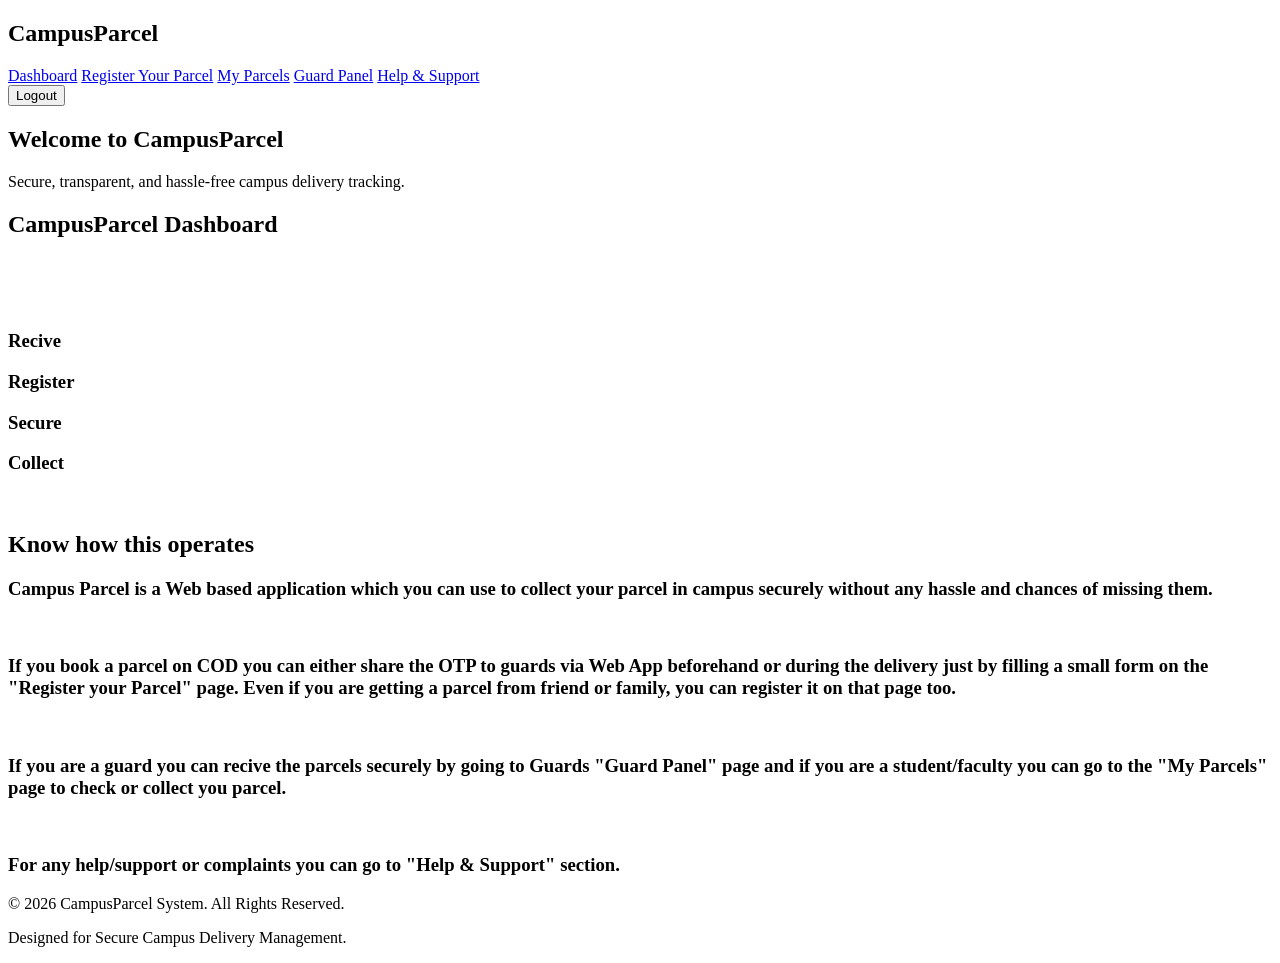
==== index.html @ f1f4cda9 "Add files via upload" ====
<!DOCTYPE html>
<html lang="en">
<head>
    <meta charset="UTF-8">
    <meta name="viewport" content="width=device-width, initial-scale=1.0">
    <title>CampusParcel - Home & Dashboard</title>
    
    <!-- Link external CSS files -->
    <link rel="stylesheet" href="../Styles/style.css"> 
    <link rel="stylesheet" href="../Styles/header.css">
    <link rel="stylesheet" href="../Styles/footer.css">
</head>
<body>

    <!-- Header Section -->
    <header class="navbar">
        <div class="logo-container">
            <h2>Campus<span>Parcel</span></h2>
        </div>
        <nav class="nav-links">
            <a href="index.html" class="active">Dashboard</a>
            <a href="register.html">Register Your Parcel</a>
            <a href="my-parcel.html">My Parcels</a>
            <a href="guard-panel.html">Guard Panel</a>
            <a href="support.html">Help & Support</a>
        </nav>
        <div class="user-profile">

            <button class="btn-logout"
            onclick="window.location.href='index.html'">
            Logout
            </button>
        </div>
    </header>

    <!-- Main Content Container -->
    <main class="main-container">

        <!-- Welcome Banner -->
        <section class="welcome-banner">
            <h1>Welcome to CampusParcel</h1>
            <p>Secure, transparent, and hassle-free campus delivery tracking.</p>
        </section>

        <!-- SECTION 1: STUDENT / COLLECTOR DASHBOARD -->
        <section class="dashboard-section" id="student-view">
            <div class="section-header">
                <h2>CampusParcel Dashboard</h2>
            </div>
            <br>
            <br>
            <br>


            <!-- Parcel Status Summary Cards -->
            <div class="stats-grid">
                <div class="stat-card">
                    <h3>Recive</h3>
                </div>
                <div class="stat-card">
                    <h3>Register</h3>
                </div>
                <div class="stat-card">
                    <h3>Secure</h3>
                </div>
                <div class="stat-card">
                    <h3>Collect</h3>
                </div>
            </div>

            <br>


            <div>
                <h2 class="Know-how-to">Know how this operates</h2>
                <h3>Campus Parcel is a Web based application which you can use to collect your parcel in campus securely without any hassle and chances of missing them.</h3>
                <br>
                <h3>If you book a parcel on COD you can either share the OTP to guards via Web App beforehand or during the delivery just by filling a small form on the "Register your Parcel" page. Even if you are getting a parcel from friend or family, you can register it on that page too.
                </h3>
                <br>
                <h3>If you are a guard you can recive the parcels securely by going to Guards "Guard Panel" page and if you are a student/faculty you can go to the "My Parcels" page to check or collect you parcel. </h3>
                <br>
                <h3>For any help/support or complaints you can go to "Help & Support" section.</h3>
            </div>
        </section>

    </main>

    <!-- Footer Section -->
    <footer class="footer">
        <div class="footer-content">
            <p>&copy; 2026 CampusParcel System. All Rights Reserved.</p>
            <p>Designed for Secure Campus Delivery Management.</p>
        </div>
    </footer>

</body>
</html>
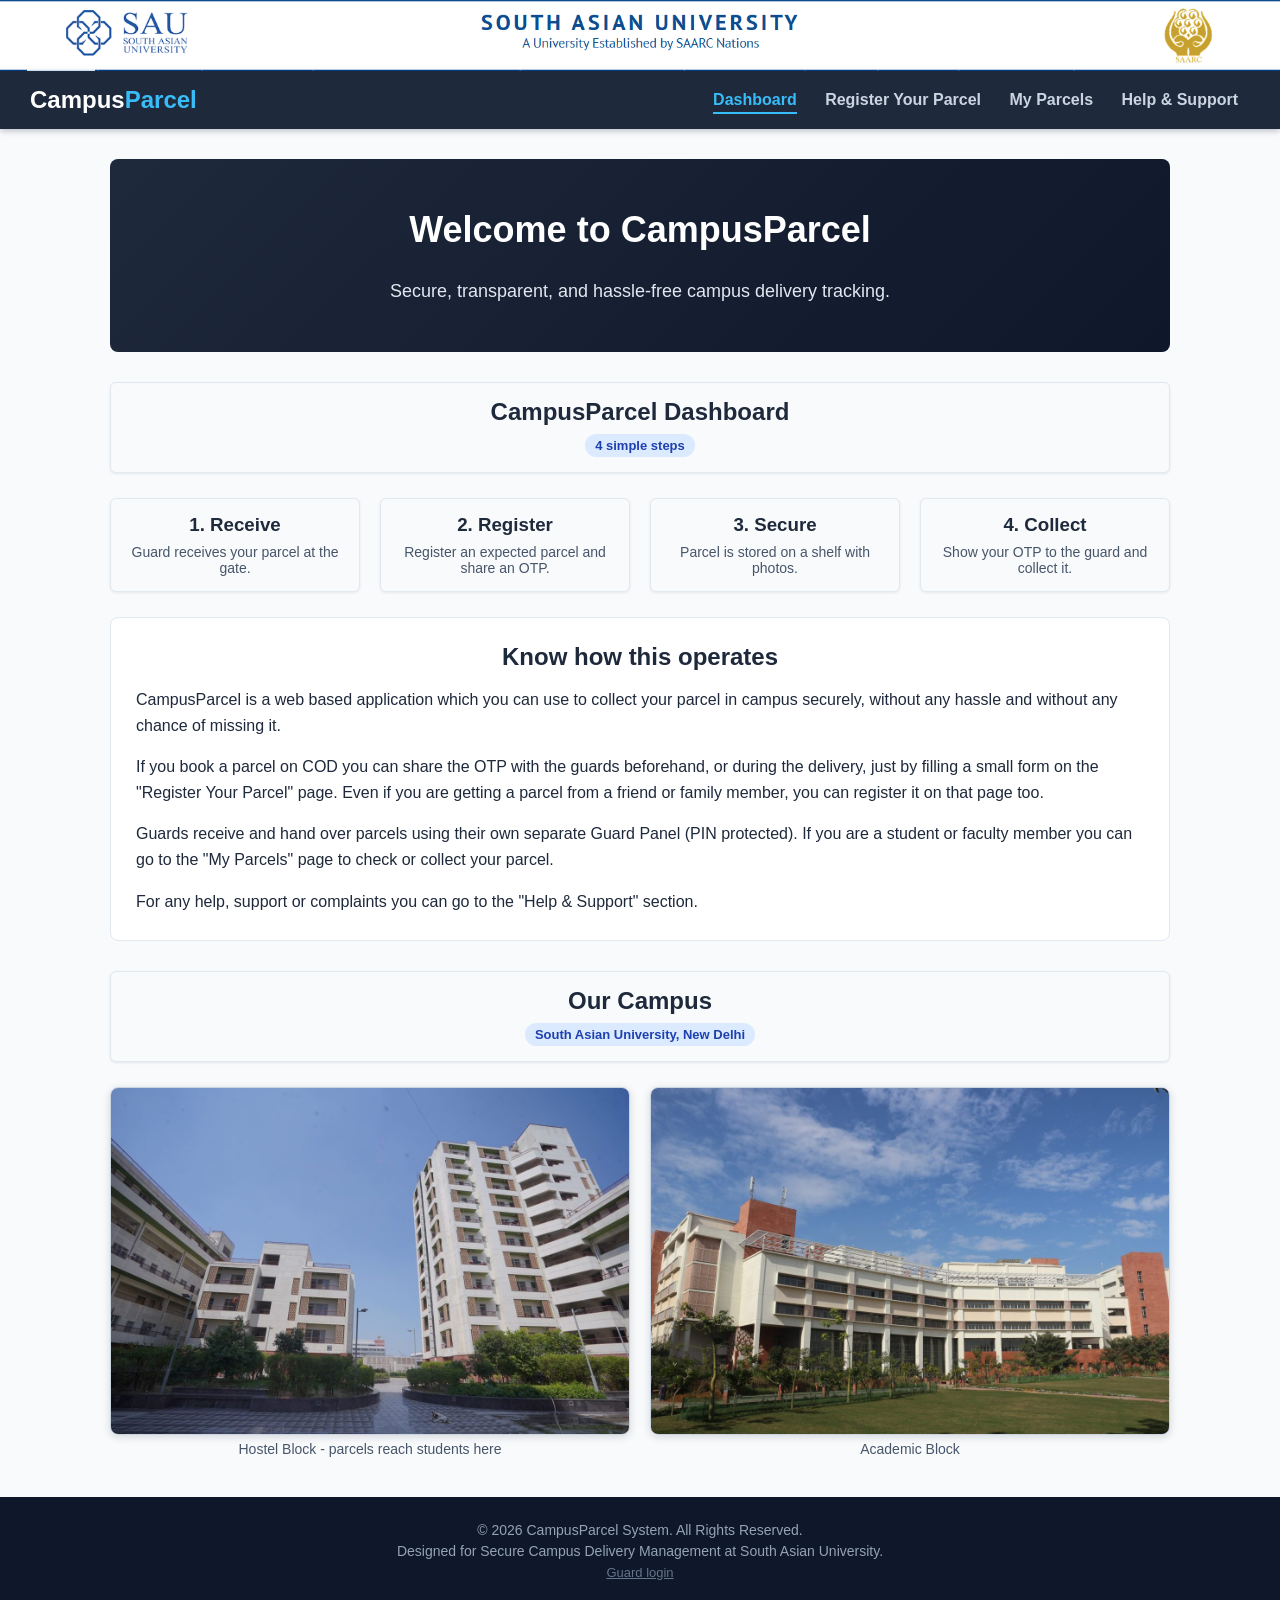
==== commit 72465622: "Add files via upload" ====
--- a/index.html
+++ b/index.html
@@ -1,98 +1,107 @@
-<!DOCTYPE html>
-<html lang="en">
-<head>
-    <meta charset="UTF-8">
-    <meta name="viewport" content="width=device-width, initial-scale=1.0">
-    <title>CampusParcel - Home & Dashboard</title>
-    
-    <!-- Link external CSS files -->
-    <link rel="stylesheet" href="../Styles/style.css"> 
-    <link rel="stylesheet" href="../Styles/header.css">
-    <link rel="stylesheet" href="../Styles/footer.css">
-</head>
-<body>
-
-    <!-- Header Section -->
-    <header class="navbar">
-        <div class="logo-container">
-            <h2>Campus<span>Parcel</span></h2>
-        </div>
-        <nav class="nav-links">
-            <a href="index.html" class="active">Dashboard</a>
-            <a href="register.html">Register Your Parcel</a>
-            <a href="my-parcel.html">My Parcels</a>
-            <a href="guard-panel.html">Guard Panel</a>
-            <a href="support.html">Help & Support</a>
-        </nav>
-        <div class="user-profile">
-
-            <button class="btn-logout"
-            onclick="window.location.href='index.html'">
-            Logout
-            </button>
-        </div>
-    </header>
-
-    <!-- Main Content Container -->
-    <main class="main-container">
-
-        <!-- Welcome Banner -->
-        <section class="welcome-banner">
-            <h1>Welcome to CampusParcel</h1>
-            <p>Secure, transparent, and hassle-free campus delivery tracking.</p>
-        </section>
-
-        <!-- SECTION 1: STUDENT / COLLECTOR DASHBOARD -->
-        <section class="dashboard-section" id="student-view">
-            <div class="section-header">
-                <h2>CampusParcel Dashboard</h2>
-            </div>
-            <br>
-            <br>
-            <br>
-
-
-            <!-- Parcel Status Summary Cards -->
-            <div class="stats-grid">
-                <div class="stat-card">
-                    <h3>Recive</h3>
-                </div>
-                <div class="stat-card">
-                    <h3>Register</h3>
-                </div>
-                <div class="stat-card">
-                    <h3>Secure</h3>
-                </div>
-                <div class="stat-card">
-                    <h3>Collect</h3>
-                </div>
-            </div>
-
-            <br>
-
-
-            <div>
-                <h2 class="Know-how-to">Know how this operates</h2>
-                <h3>Campus Parcel is a Web based application which you can use to collect your parcel in campus securely without any hassle and chances of missing them.</h3>
-                <br>
-                <h3>If you book a parcel on COD you can either share the OTP to guards via Web App beforehand or during the delivery just by filling a small form on the "Register your Parcel" page. Even if you are getting a parcel from friend or family, you can register it on that page too.
-                </h3>
-                <br>
-                <h3>If you are a guard you can recive the parcels securely by going to Guards "Guard Panel" page and if you are a student/faculty you can go to the "My Parcels" page to check or collect you parcel. </h3>
-                <br>
-                <h3>For any help/support or complaints you can go to "Help & Support" section.</h3>
-            </div>
-        </section>
-
-    </main>
-
-    <!-- Footer Section -->
-    <footer class="footer">
-        <div class="footer-content">
-            <p>&copy; 2026 CampusParcel System. All Rights Reserved.</p>
-            <p>Designed for Secure Campus Delivery Management.</p>
-        </div>
-    </footer>
-
-</body>
-</html>+<!DOCTYPE html>
+<html lang="en">
+<head>
+    <meta charset="UTF-8">
+    <meta name="viewport" content="width=device-width, initial-scale=1.0">
+    <title>CampusParcel - Home & Dashboard</title>
+
+    <!-- Link external CSS files -->
+    <link rel="stylesheet" href="css/style.css">
+    <link rel="stylesheet" href="css/header.css">
+    <link rel="stylesheet" href="css/footer.css">
+</head>
+<body>
+    <!-- South Asian University strip -->
+    <img class="sau-strip" src="images/sau-header.png" alt="South Asian University - A University Established by SAARC Nations">
+
+    <!-- Header Section -->
+    <header class="navbar">
+        <div class="logo-container">
+            <h2>Campus<span>Parcel</span></h2>
+        </div>
+        <nav class="nav-links">
+            <a href="index.html" class="active">Dashboard</a>
+            <a href="pages/register.html">Register Your Parcel</a>
+            <a href="pages/my-parcel.html">My Parcels</a>
+            <a href="pages/support.html">Help &amp; Support</a>
+        </nav>
+    </header>
+
+    <!-- Main Content Container -->
+    <main class="main-container">
+
+        <!-- Welcome Banner -->
+        <section class="welcome-banner hero">
+            <h1>Welcome to CampusParcel</h1>
+            <p>Secure, transparent, and hassle-free campus delivery tracking.</p>
+        </section>
+
+        <section class="dashboard-section" id="student-view">
+            <div class="section-header">
+                <h2>CampusParcel Dashboard</h2>
+                <span class="badge badge-info">4 simple steps</span>
+            </div>
+
+            <!-- The 4 steps (each card is a link) -->
+            <div class="stats-grid">
+                <div class="stat-card">
+                    <h3>1. Receive</h3>
+                    <p>Guard receives your parcel at the gate.</p>
+                </div>
+                <a class="stat-card step-card" href="pages/register.html">
+                    <h3>2. Register</h3>
+                    <p>Register an expected parcel and share an OTP.</p>
+                </a>
+                <div class="stat-card">
+                    <h3>3. Secure</h3>
+                    <p>Parcel is stored on a shelf with photos.</p>
+                </div>
+                <a class="stat-card step-card" href="pages/my-parcel.html">
+                    <h3>4. Collect</h3>
+                    <p>Show your OTP to the guard and collect it.</p>
+                </a>
+            </div>
+
+            <div class="about-text">
+                <h2 class="know-how">Know how this operates</h2>
+                <p>CampusParcel is a web based application which you can use to collect your parcel in campus securely, without any hassle and without any chance of missing it.</p>
+                <p>If you book a parcel on COD you can share the OTP with the guards beforehand, or during the delivery, just by filling a small form on the "Register Your Parcel" page. Even if you are getting a parcel from a friend or family member, you can register it on that page too.</p>
+                <p>Guards receive and hand over parcels using their own separate Guard Panel (PIN protected). If you are a student or faculty member you can go to the "My Parcels" page to check or collect your parcel.</p>
+                <p>For any help, support or complaints you can go to the "Help &amp; Support" section.</p>
+            </div>
+        </section>
+
+        <!-- Campus pictures -->
+        <section class="dashboard-section">
+            <div class="section-header">
+                <h2>Our Campus</h2>
+                <span class="badge badge-info">South Asian University, New Delhi</span>
+            </div>
+            <div class="gallery">
+                <figure>
+                    <img src="images/hostel-block.jpg" alt="Hostel block at South Asian University">
+                    <figcaption>Hostel Block - parcels reach students here</figcaption>
+                </figure>
+                <figure>
+                    <img src="images/academic-block.jpg" alt="Academic building at South Asian University">
+                    <figcaption>Academic Block</figcaption>
+                </figure>
+            </div>
+        </section>
+
+    </main>
+
+    <!-- Footer Section -->
+    <footer class="footer">
+        <div class="footer-content">
+            <p>&copy; 2026 CampusParcel System. All Rights Reserved.</p>
+            <p>Designed for Secure Campus Delivery Management at South Asian University.</p>
+            <p><a class="guard-link" href="pages/guard-panel.html">Guard login</a></p>
+        </div>
+    </footer>
+
+    <script src="js/config.js"></script>
+    <script src="js/main.js"></script>
+
+</body>
+</html>
--- a/css/style.css
+++ b/css/style.css
@@ -0,0 +1,390 @@
+/* ===== style.css : main page layout, cards, forms, tables ===== */
+
+* {
+    box-sizing: border-box;
+}
+
+.main-container {
+    max-width: 1100px;
+    margin: 30px auto;
+    padding: 0 20px;
+}
+
+.welcome-banner {
+    background-color: #f1f5f9;
+    padding: 20px;
+    border-radius: 8px;
+    margin-bottom: 30px;
+    text-align: center;
+}
+
+.section-header {
+    background: #f8fafc;
+    border: 1px solid #e2e8f0;
+    padding: 15px;
+    border-radius: 6px;
+    text-align: center;
+    margin-bottom: 25px;
+}
+
+.section-header h2 {
+    margin: 0 0 8px 0;
+}
+
+/* small coloured labels */
+.badge {
+    display: inline-block;
+    padding: 4px 10px;
+    border-radius: 12px;
+    font-size: 13px;
+    font-weight: bold;
+}
+
+.badge-info {
+    background-color: #dbeafe;
+    color: #1e40af;
+}
+
+.badge-warning {
+    background-color: #fef08a;
+    color: #854d0e;
+}
+
+/* ---------- summary cards ---------- */
+.stats-grid {
+    display: flex;
+    gap: 20px;
+    margin-bottom: 25px;
+}
+
+.stat-card {
+    flex: 1;
+    background: #f8fafc;
+    border: 1px solid #e2e8f0;
+    padding: 15px;
+    border-radius: 6px;
+    text-align: center;
+}
+
+.stat-card h3 {
+    margin: 0 0 8px 0;
+}
+
+.stat-card p {
+    margin: 0;
+    font-size: 14px;
+    color: #475569;
+}
+
+.stat-number {
+    font-size: 24px !important;
+    font-weight: bold;
+    color: #2563eb !important;
+    margin: 5px 0 0 0;
+}
+
+/* step cards on the home page are links */
+a.step-card {
+    text-decoration: none;
+    color: inherit;
+}
+
+a.step-card:hover {
+    border-color: #38bdf8;
+    background: #f0f9ff;
+}
+
+/* ---------- home page text + gallery ---------- */
+.know-how {
+    text-align: center;
+    margin-bottom: 10px;
+}
+
+.about-text p {
+    line-height: 1.6;
+    font-size: 16px;
+}
+
+.gallery {
+    display: flex;
+    gap: 20px;
+    margin-top: 15px;
+}
+
+.gallery figure {
+    flex: 1;
+    margin: 0;
+}
+
+.gallery img {
+    width: 100%;
+    height: auto;
+    display: block;
+    border-radius: 8px;
+    border: 1px solid #cbd5e1;
+}
+
+.gallery figcaption {
+    text-align: center;
+    font-size: 14px;
+    color: #475569;
+    margin-top: 6px;
+}
+
+/* ---------- table ---------- */
+.table-container {
+    overflow-x: auto;
+}
+
+.table-container table {
+    width: 100%;
+    border-collapse: collapse;
+    margin-top: 10px;
+}
+
+.table-container th,
+.table-container td {
+    border: 1px solid #cbd5e1;
+    padding: 12px;
+    text-align: left;
+}
+
+.table-container th {
+    background-color: #f1f5f9;
+}
+
+.status-pending {
+    background-color: #fef08a;
+    color: #854d0e;
+    padding: 4px 8px;
+    border-radius: 4px;
+}
+
+.status-success {
+    background-color: #bbf7d0;
+    color: #166534;
+    padding: 4px 8px;
+    border-radius: 4px;
+}
+
+/* ---------- cards + forms ---------- */
+.guard-grid {
+    display: flex;
+    gap: 30px;
+}
+
+.card {
+    flex: 1;
+    border: 1px solid #cbd5e1;
+    padding: 20px;
+    border-radius: 8px;
+    background-color: #ffffff;
+}
+
+.form-group {
+    margin-bottom: 15px;
+}
+
+.form-group label {
+    display: block;
+    margin-bottom: 5px;
+    font-weight: bold;
+}
+
+.form-group input,
+.form-group select,
+.form-group textarea {
+    width: 100%;
+    padding: 8px;
+    border: 1px solid #cbd5e1;
+    border-radius: 4px;
+    font-family: inherit;
+    font-size: 14px;
+}
+
+/* OTP box with the Generate button beside it */
+.otp-row {
+    display: flex;
+    gap: 8px;
+}
+
+.btn-primary,
+.btn-success,
+.btn-secondary {
+    color: white;
+    border: none;
+    padding: 10px 16px;
+    border-radius: 4px;
+    cursor: pointer;
+    font-size: 14px;
+}
+
+.btn-primary {
+    background-color: #2563eb;
+}
+
+.btn-success {
+    background-color: #16a34a;
+}
+
+.btn-secondary {
+    background-color: #64748b;
+}
+
+button:disabled {
+    opacity: 0.6;
+    cursor: not-allowed;
+}
+
+/* ---------- result messages shown after a form is submitted ---------- */
+.message {
+    display: none;
+    margin-top: 15px;
+    padding: 12px;
+    border-radius: 6px;
+    font-size: 14px;
+    line-height: 1.5;
+}
+
+.message.success {
+    background-color: #bbf7d0;
+    color: #166534;
+}
+
+.message.warning {
+    background-color: #fef08a;
+    color: #854d0e;
+}
+
+.message.error {
+    background-color: #fecaca;
+    color: #991b1b;
+}
+
+/* ---------- small screens (phones) ---------- */
+@media (max-width: 800px) {
+    .guard-grid,
+    .stats-grid,
+    .gallery {
+        flex-direction: column;
+    }
+
+    .navbar {
+        flex-direction: column;
+        text-align: center;
+    }
+
+    .nav-links a {
+        display: inline-block;
+        margin: 5px 8px;
+    }
+}
+
+/* ===== Upgrade: polish (same look, just nicer) ===== */
+
+body {
+    background-color: #f8fafc;
+}
+
+/* home page banner uses a campus photo behind the text */
+.hero {
+    background: linear-gradient(135deg, #1e293b, #0f172a);
+    color: #ffffff;
+    padding: 50px 20px;
+}
+
+.hero h1 {
+    margin-top: 0;
+    font-size: 36px;
+}
+
+.hero p {
+    margin-bottom: 0;
+    font-size: 18px;
+    color: #e2e8f0;
+}
+
+/* soft shadows on cards */
+.card,
+.stat-card,
+.section-header {
+    box-shadow: 0 1px 3px rgba(15, 23, 42, 0.08);
+}
+
+.card {
+    padding: 25px;
+}
+
+/* cards lift a little when you point at them */
+a.step-card {
+    transition: transform 0.15s, box-shadow 0.15s;
+}
+
+a.step-card:hover {
+    transform: translateY(-3px);
+    box-shadow: 0 6px 14px rgba(15, 23, 42, 0.12);
+}
+
+/* inputs show a blue outline when you click inside them */
+.form-group input:focus,
+.form-group select:focus,
+.form-group textarea:focus {
+    outline: none;
+    border-color: #2563eb;
+    box-shadow: 0 0 0 3px rgba(37, 99, 235, 0.2);
+}
+
+/* buttons get darker when you point at them */
+.btn-primary:hover { background-color: #1d4ed8; }
+.btn-success:hover { background-color: #15803d; }
+.btn-secondary:hover { background-color: #475569; }
+
+button {
+    transition: background-color 0.15s;
+}
+
+/* table: header colour, striped rows, hover highlight */
+.table-container th {
+    background-color: #1e293b;
+    color: #ffffff;
+}
+
+.table-container tbody tr:nth-child(even) {
+    background-color: #f8fafc;
+}
+
+.table-container tbody tr:hover {
+    background-color: #e0f2fe;
+}
+
+/* pictures on the home page */
+.gallery img {
+    box-shadow: 0 2px 8px rgba(15, 23, 42, 0.15);
+}
+
+.about-text {
+    background-color: #ffffff;
+    border: 1px solid #e2e8f0;
+    border-radius: 8px;
+    padding: 5px 25px 10px 25px;
+}
+
+/* space between page sections */
+.dashboard-section + .dashboard-section {
+    margin-top: 30px;
+}
+
+/* Guard login box */
+.pin-card {
+    max-width: 400px;
+    margin: 40px auto;
+}
+
+.guard-link {
+    color: #64748b;
+    font-size: 13px;
+}
+
+.guard-link:hover {
+    color: #38bdf8;
+}
--- a/css/header.css
+++ b/css/header.css
@@ -0,0 +1,88 @@
+/* ===== header.css : top strip + navigation bar ===== */
+body {
+    margin: 0;
+    font-family: Arial, sans-serif;
+    color: #1e293b;
+}
+
+/* South Asian University strip image at the very top */
+.sau-strip {
+    display: block;
+    width: 100%;
+    height: auto;
+    background-color: #ffffff;
+}
+
+.navbar {
+    display: flex;
+    justify-content: space-between;
+    align-items: center;
+    flex-wrap: wrap;
+    gap: 10px;
+    background-color: #1e293b;
+    color: white;
+    padding: 15px 30px;
+}
+
+.logo-container h2 {
+    margin: 0;
+}
+
+.logo-container span {
+    color: #38bdf8;
+}
+
+.nav-links a {
+    color: #cbd5e1;
+    text-decoration: none;
+    margin: 0 12px;
+    font-weight: bold;
+}
+
+/* "active" is the page you are currently on */
+.nav-links a.active,
+.nav-links a:hover {
+    color: #38bdf8;
+}
+
+.user-profile {
+    display: flex;
+    align-items: center;
+    gap: 15px;
+}
+
+.user-role {
+    color: #cbd5e1;
+    font-size: 14px;
+}
+
+/* ===== Upgrade: header stays visible while scrolling ===== */
+.navbar {
+    position: sticky;
+    top: 0;
+    z-index: 10;
+    box-shadow: 0 2px 6px rgba(15, 23, 42, 0.25);
+}
+
+.nav-links a {
+    padding-bottom: 4px;
+    border-bottom: 2px solid transparent;
+}
+
+.nav-links a.active {
+    border-bottom-color: #38bdf8;
+}
+
+/* Lock button in the Guard header */
+.btn-logout {
+    background-color: #ef4444;
+    color: white;
+    border: none;
+    padding: 8px 14px;
+    border-radius: 4px;
+    cursor: pointer;
+}
+
+.btn-logout:hover {
+    background-color: #dc2626;
+}
--- a/css/footer.css
+++ b/css/footer.css
@@ -0,0 +1,13 @@
+/* ===== footer.css : bottom bar ===== */
+.footer {
+    background-color: #0f172a;
+    color: #94a3b8;
+    text-align: center;
+    padding: 20px 0;
+    margin-top: 40px;
+}
+
+.footer-content p {
+    margin: 5px 0;
+    font-size: 14px;
+}
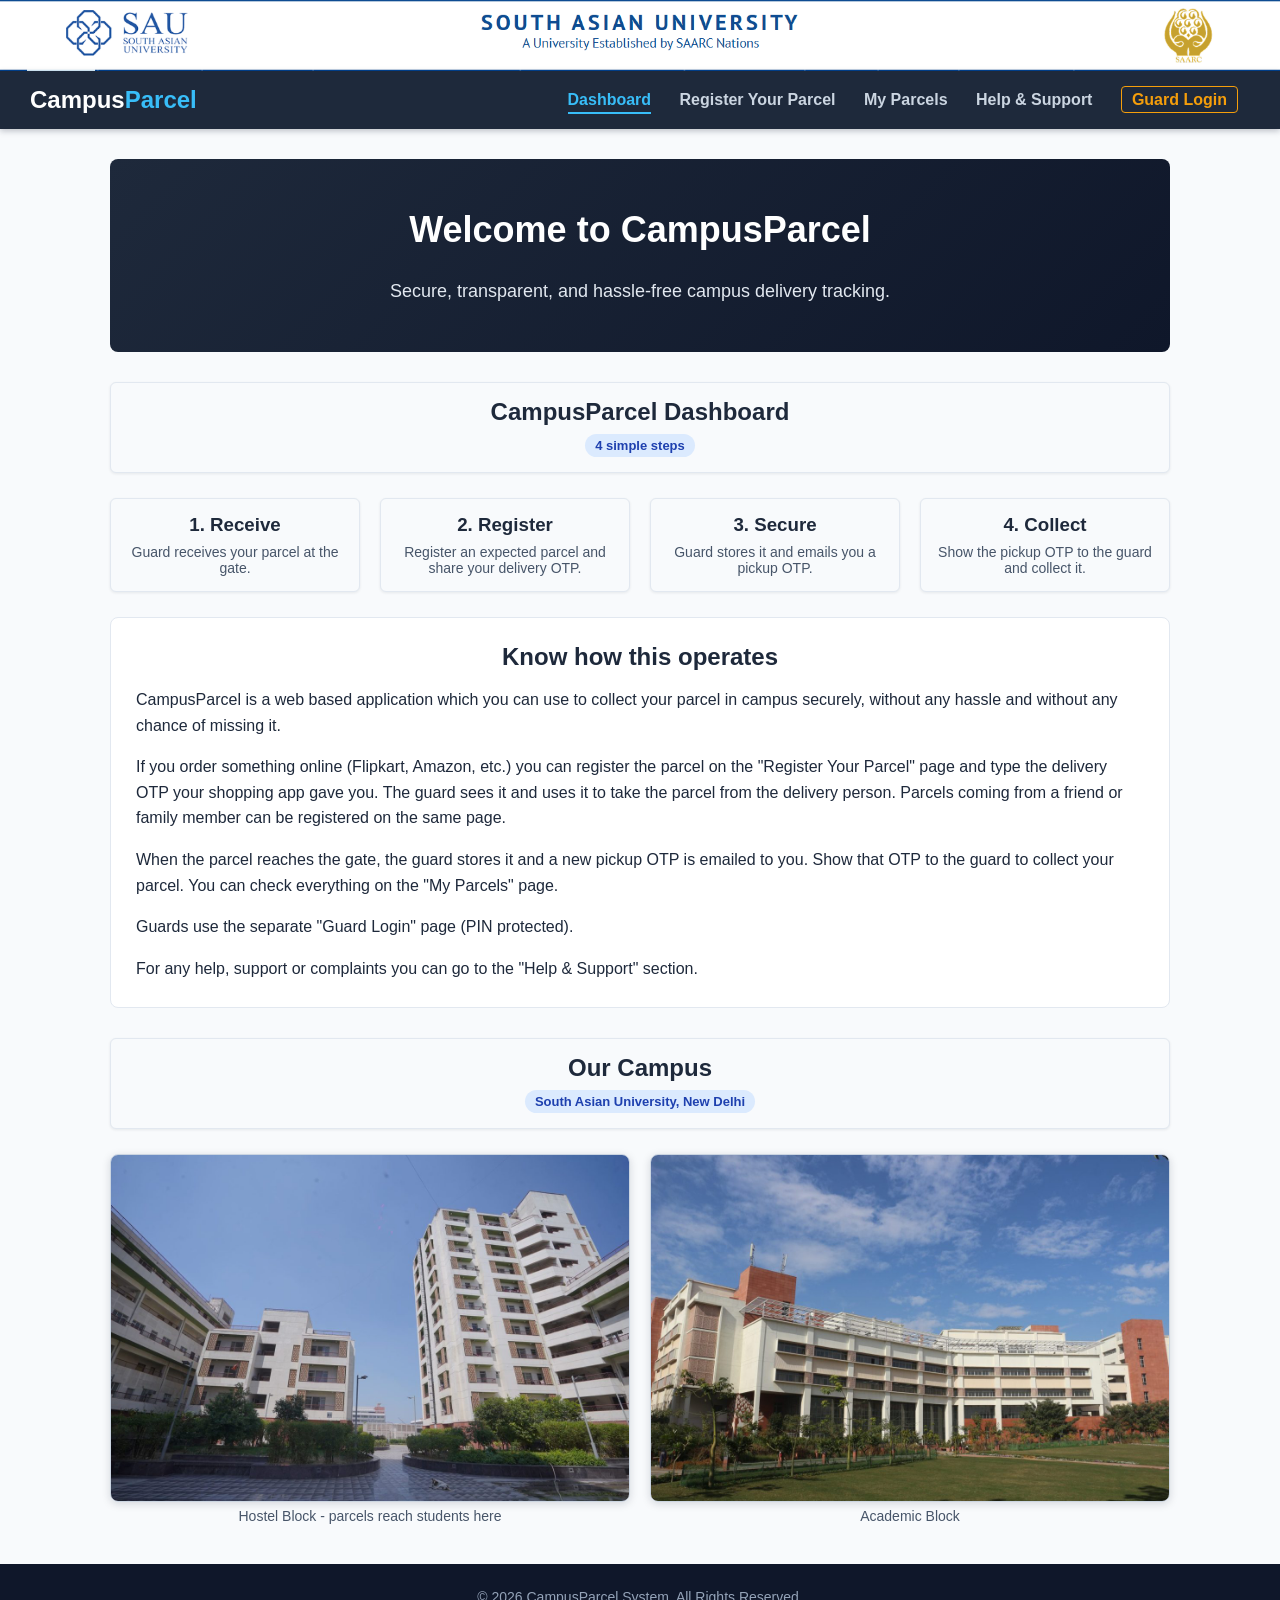
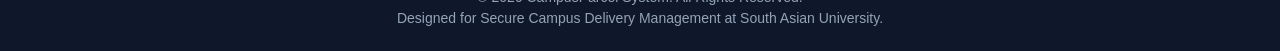
==== commit fa8c4964: "Add files via upload This is the final project with proper email implementation. Email to support, " ====
--- a/index.html
+++ b/index.html
@@ -5,16 +5,13 @@
     <meta name="viewport" content="width=device-width, initial-scale=1.0">
     <title>CampusParcel - Home & Dashboard</title>
 
-    <!-- Link external CSS files -->
     <link rel="stylesheet" href="css/style.css">
     <link rel="stylesheet" href="css/header.css">
     <link rel="stylesheet" href="css/footer.css">
 </head>
 <body>
-    <!-- South Asian University strip -->
     <img class="sau-strip" src="images/sau-header.png" alt="South Asian University - A University Established by SAARC Nations">
 
-    <!-- Header Section -->
     <header class="navbar">
         <div class="logo-container">
             <h2>Campus<span>Parcel</span></h2>
@@ -24,13 +21,12 @@
             <a href="pages/register.html">Register Your Parcel</a>
             <a href="pages/my-parcel.html">My Parcels</a>
             <a href="pages/support.html">Help &amp; Support</a>
+            <a href="pages/guard-panel.html" class="guard-nav">Guard Login</a>
         </nav>
     </header>
 
-    <!-- Main Content Container -->
     <main class="main-container">
 
-        <!-- Welcome Banner -->
         <section class="welcome-banner hero">
             <h1>Welcome to CampusParcel</h1>
             <p>Secure, transparent, and hassle-free campus delivery tracking.</p>
@@ -42,7 +38,6 @@
                 <span class="badge badge-info">4 simple steps</span>
             </div>
 
-            <!-- The 4 steps (each card is a link) -->
             <div class="stats-grid">
                 <div class="stat-card">
                     <h3>1. Receive</h3>
@@ -50,28 +45,28 @@
                 </div>
                 <a class="stat-card step-card" href="pages/register.html">
                     <h3>2. Register</h3>
-                    <p>Register an expected parcel and share an OTP.</p>
+                    <p>Register an expected parcel and share your delivery OTP.</p>
                 </a>
                 <div class="stat-card">
                     <h3>3. Secure</h3>
-                    <p>Parcel is stored on a shelf with photos.</p>
+                    <p>Guard stores it and emails you a pickup OTP.</p>
                 </div>
                 <a class="stat-card step-card" href="pages/my-parcel.html">
                     <h3>4. Collect</h3>
-                    <p>Show your OTP to the guard and collect it.</p>
+                    <p>Show the pickup OTP to the guard and collect it.</p>
                 </a>
             </div>
 
             <div class="about-text">
                 <h2 class="know-how">Know how this operates</h2>
                 <p>CampusParcel is a web based application which you can use to collect your parcel in campus securely, without any hassle and without any chance of missing it.</p>
-                <p>If you book a parcel on COD you can share the OTP with the guards beforehand, or during the delivery, just by filling a small form on the "Register Your Parcel" page. Even if you are getting a parcel from a friend or family member, you can register it on that page too.</p>
-                <p>Guards receive and hand over parcels using their own separate Guard Panel (PIN protected). If you are a student or faculty member you can go to the "My Parcels" page to check or collect your parcel.</p>
+                <p>If you order something online (Flipkart, Amazon, etc.) you can register the parcel on the "Register Your Parcel" page and type the delivery OTP your shopping app gave you. The guard sees it and uses it to take the parcel from the delivery person. Parcels coming from a friend or family member can be registered on the same page.</p>
+                <p>When the parcel reaches the gate, the guard stores it and a new pickup OTP is emailed to you. Show that OTP to the guard to collect your parcel. You can check everything on the "My Parcels" page.</p>
+                <p>Guards use the separate "Guard Login" page (PIN protected).</p>
                 <p>For any help, support or complaints you can go to the "Help &amp; Support" section.</p>
             </div>
         </section>
 
-        <!-- Campus pictures -->
         <section class="dashboard-section">
             <div class="section-header">
                 <h2>Our Campus</h2>
@@ -91,12 +86,11 @@
 
     </main>
 
-    <!-- Footer Section -->
     <footer class="footer">
         <div class="footer-content">
             <p>&copy; 2026 CampusParcel System. All Rights Reserved.</p>
             <p>Designed for Secure Campus Delivery Management at South Asian University.</p>
-            <p><a class="guard-link" href="pages/guard-panel.html">Guard login</a></p>
+            
         </div>
     </footer>
 
--- a/css/style.css
+++ b/css/style.css
@@ -1,4 +1,3 @@
-/* ===== style.css : main page layout, cards, forms, tables ===== */
 
 * {
     box-sizing: border-box;
@@ -31,7 +30,6 @@
     margin: 0 0 8px 0;
 }
 
-/* small coloured labels */
 .badge {
     display: inline-block;
     padding: 4px 10px;
@@ -50,7 +48,6 @@
     color: #854d0e;
 }
 
-/* ---------- summary cards ---------- */
 .stats-grid {
     display: flex;
     gap: 20px;
@@ -83,7 +80,6 @@
     margin: 5px 0 0 0;
 }
 
-/* step cards on the home page are links */
 a.step-card {
     text-decoration: none;
     color: inherit;
@@ -94,7 +90,6 @@
     background: #f0f9ff;
 }
 
-/* ---------- home page text + gallery ---------- */
 .know-how {
     text-align: center;
     margin-bottom: 10px;
@@ -131,7 +126,6 @@
     margin-top: 6px;
 }
 
-/* ---------- table ---------- */
 .table-container {
     overflow-x: auto;
 }
@@ -167,7 +161,6 @@
     border-radius: 4px;
 }
 
-/* ---------- cards + forms ---------- */
 .guard-grid {
     display: flex;
     gap: 30px;
@@ -202,7 +195,6 @@
     font-size: 14px;
 }
 
-/* OTP box with the Generate button beside it */
 .otp-row {
     display: flex;
     gap: 8px;
@@ -236,7 +228,6 @@
     cursor: not-allowed;
 }
 
-/* ---------- result messages shown after a form is submitted ---------- */
 .message {
     display: none;
     margin-top: 15px;
@@ -261,7 +252,6 @@
     color: #991b1b;
 }
 
-/* ---------- small screens (phones) ---------- */
 @media (max-width: 800px) {
     .guard-grid,
     .stats-grid,
@@ -280,13 +270,11 @@
     }
 }
 
-/* ===== Upgrade: polish (same look, just nicer) ===== */
 
 body {
     background-color: #f8fafc;
 }
 
-/* home page banner uses a campus photo behind the text */
 .hero {
     background: linear-gradient(135deg, #1e293b, #0f172a);
     color: #ffffff;
@@ -304,7 +292,6 @@
     color: #e2e8f0;
 }
 
-/* soft shadows on cards */
 .card,
 .stat-card,
 .section-header {
@@ -315,7 +302,6 @@
     padding: 25px;
 }
 
-/* cards lift a little when you point at them */
 a.step-card {
     transition: transform 0.15s, box-shadow 0.15s;
 }
@@ -325,7 +311,6 @@
     box-shadow: 0 6px 14px rgba(15, 23, 42, 0.12);
 }
 
-/* inputs show a blue outline when you click inside them */
 .form-group input:focus,
 .form-group select:focus,
 .form-group textarea:focus {
@@ -334,7 +319,6 @@
     box-shadow: 0 0 0 3px rgba(37, 99, 235, 0.2);
 }
 
-/* buttons get darker when you point at them */
 .btn-primary:hover { background-color: #1d4ed8; }
 .btn-success:hover { background-color: #15803d; }
 .btn-secondary:hover { background-color: #475569; }
@@ -343,7 +327,6 @@
     transition: background-color 0.15s;
 }
 
-/* table: header colour, striped rows, hover highlight */
 .table-container th {
     background-color: #1e293b;
     color: #ffffff;
@@ -357,7 +340,6 @@
     background-color: #e0f2fe;
 }
 
-/* pictures on the home page */
 .gallery img {
     box-shadow: 0 2px 8px rgba(15, 23, 42, 0.15);
 }
@@ -369,12 +351,10 @@
     padding: 5px 25px 10px 25px;
 }
 
-/* space between page sections */
 .dashboard-section + .dashboard-section {
     margin-top: 30px;
 }
 
-/* Guard login box */
 .pin-card {
     max-width: 400px;
     margin: 40px auto;
@@ -388,3 +368,22 @@
 .guard-link:hover {
     color: #38bdf8;
 }
+
+.hint {
+    font-size: 12px;
+    color: #64748b;
+    margin: 5px 0 0 0;
+}
+
+.otp-code {
+    font-family: "Courier New", monospace;
+    font-weight: bold;
+    font-size: 16px;
+    background-color: #fef9c3;
+    padding: 3px 8px;
+    border-radius: 4px;
+}
+
+.table-container td small {
+    color: #64748b;
+}
--- a/css/header.css
+++ b/css/header.css
@@ -1,11 +1,9 @@
-/* ===== header.css : top strip + navigation bar ===== */
 body {
     margin: 0;
     font-family: Arial, sans-serif;
     color: #1e293b;
 }
 
-/* South Asian University strip image at the very top */
 .sau-strip {
     display: block;
     width: 100%;
@@ -39,7 +37,6 @@
     font-weight: bold;
 }
 
-/* "active" is the page you are currently on */
 .nav-links a.active,
 .nav-links a:hover {
     color: #38bdf8;
@@ -56,7 +53,6 @@
     font-size: 14px;
 }
 
-/* ===== Upgrade: header stays visible while scrolling ===== */
 .navbar {
     position: sticky;
     top: 0;
@@ -73,7 +69,6 @@
     border-bottom-color: #38bdf8;
 }
 
-/* Lock button in the Guard header */
 .btn-logout {
     background-color: #ef4444;
     color: white;
@@ -86,3 +81,15 @@
 .btn-logout:hover {
     background-color: #dc2626;
 }
+
+.nav-links a.guard-nav {
+    border: 1px solid #f59e0b;
+    color: #f59e0b;
+    border-radius: 4px;
+    padding: 4px 10px;
+}
+
+.nav-links a.guard-nav:hover {
+    background-color: #f59e0b;
+    color: #1e293b;
+}
--- a/css/footer.css
+++ b/css/footer.css
@@ -1,4 +1,3 @@
-/* ===== footer.css : bottom bar ===== */
 .footer {
     background-color: #0f172a;
     color: #94a3b8;
